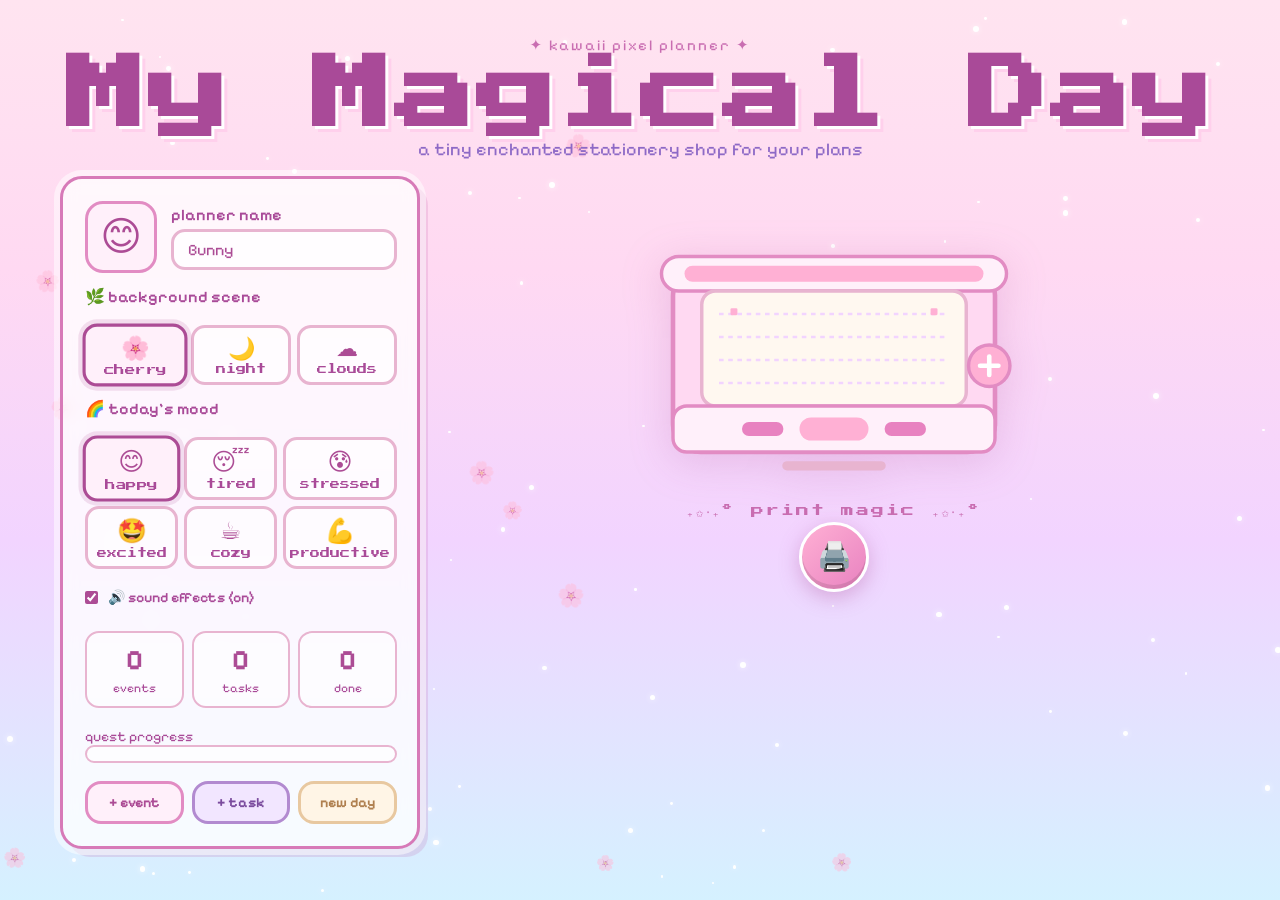
==== my-magical-day.html @ a9e7e938 "Initial commit" ====
<!DOCTYPE html>
<html lang="en">
<head>
<meta charset="UTF-8">
<meta name="viewport" content="width=device-width,initial-scale=1">
<title>My Magical Day ✨</title>
<link rel="preconnect" href="https://fonts.googleapis.com">
<link rel="preconnect" href="https://fonts.gstatic.com" crossorigin>
<link href="https://fonts.googleapis.com/css2?family=Pixelify+Sans:wght@400..700&family=Press+Start+2P&display=swap" rel="stylesheet">
<style>
*{box-sizing:border-box;margin:0;padding:0}
body{min-height:100vh;overflow-x:hidden;font-family:"Pixelify Sans",system-ui;color:#AC4C95;background:#FFF8F0;position:relative;image-rendering:pixelated}
button,input,select,textarea{font:inherit;color:inherit}
input,select,textarea{background:rgba(255,255,255,.7);border:3px solid #E8B4D0;border-radius:14px;padding:8px 14px;outline:none;transition:border-color .25s,box-shadow .25s}
input:focus,select:focus,textarea:focus{border-color:#AC4C95;box-shadow:0 0 0 4px rgba(172,76,149,.15)}
::selection{background:#F2D4FF;color:#6B2D5E}
.bg-layer{position:fixed;inset:0;overflow:hidden;pointer-events:none;z-index:0;transition:opacity .8s}
.bg-layer.hidden{opacity:0}
#bgCherry{background:linear-gradient(180deg,#FFE4F0 0%,#FFD9F2 30%,#F2D4FF 60%,#D5F1FF 100%)}
#bgNight{background:linear-gradient(180deg,#1A1028 0%,#2D1B4E 30%,#1E1133 60%,#0D0818 100%)}
#bgClouds{background:linear-gradient(180deg,#E8F8FF 0%,#D5F1FF 30%,#E0F7E9 60%,#F2D4FF 100%)}
.bg-petal,.bg-star,.bg-cloud{position:absolute;pointer-events:none;opacity:.5;image-rendering:pixelated}
.bg-petal{color:#FF99C8;font-size:18px;animation:drift linear infinite}
.bg-star{color:#FFE066;font-size:14px;animation:twinkleStar ease-in-out infinite}
.bg-cloud{color:rgba(255,255,255,.6);font-size:40px;animation:driftCloud linear infinite}
@keyframes drift{0%{transform:translateY(0) rotate(0deg);opacity:.5}50%{opacity:.8}100%{transform:translateY(-120vh) rotate(360deg);opacity:0}}
@keyframes driftCloud{0%{transform:translateX(-100px)}100%{transform:translateX(calc(100vw + 100px))}}
@keyframes twinkleStar{0%,100%{opacity:.2;transform:scale(.7)}50%{opacity:1;transform:scale(1.2)}}
.bg-sparkles{position:fixed;inset:0;overflow:hidden;pointer-events:none;z-index:1}
.bg-sparkle{position:absolute;background:#fff;image-rendering:pixelated;box-shadow:0 0 6px rgba(255,255,255,.8);border-radius:50%;animation:twinkle var(--dur) ease-in-out var(--delay) infinite}
@keyframes twinkle{0%,100%{opacity:.1;transform:translateY(0) scale(.5)}50%{opacity:1;transform:translateY(-12px) scale(1)}}
#stage{position:relative;z-index:2;min-height:100vh;padding-bottom:40px}
.hero{text-align:center;padding:36px 18px 16px}
.eyebrow{color:#C96DB1;letter-spacing:2px;font-size:15px;margin-bottom:4px}
.hero h1{font-size:clamp(40px,8vw,80px);line-height:.9;margin:6px 0;color:#A94A98;text-shadow:3px 3px #fff,6px 6px #FFD0EC;animation:bob 2.5s ease-in-out infinite;font-family:"Press Start 2P",monospace;letter-spacing:2px}
@keyframes bob{50%{transform:translateY(-6px)}}
.subtitle{font-size:18px;color:#8D69C6}
.dashboard{position:relative;z-index:2;display:grid;grid-template-columns:minmax(260px,360px) minmax(360px,1fr);gap:28px;align-items:start;width:min(1160px,94vw);margin:0 auto}
.pixel-card{background:rgba(255,255,255,.78);border:3px solid #D77AB8;box-shadow:0 0 0 6px rgba(255,255,255,.5),8px 8px 0 rgba(196,108,177,.2);border-radius:22px;backdrop-filter:blur(8px)}
#bgNight .pixel-card{background:rgba(26,16,40,.85);border-color:#7B4C9E;box-shadow:0 0 0 6px rgba(123,76,158,.3),8px 8px 0 rgba(123,76,158,.2);color:#E0C4F0}
#bgNight .pixel-card input,#bgNight .pixel-card select{background:rgba(45,27,78,.8);border-color:#7B4C9E;color:#E0C4F0}
.control-panel{padding:22px;display:grid;gap:14px;position:sticky;top:18px}
.profile{display:grid;grid-template-columns:72px 1fr;gap:14px;align-items:center}
.avatar{height:72px;width:72px;border-radius:18px;background:#FFF0FA;border:3px solid #E28CC3;display:grid;place-items:center;font-size:40px;animation:wobble 3s infinite;cursor:pointer;transition:transform .2s}
.avatar:hover{transform:scale(1.1)}
@keyframes wobble{50%{transform:rotate(4deg) scale(1.04)}}
label{display:block;color:#A94A98;margin-bottom:5px;font-size:16px;font-weight:600}
#bgNight label{color:#D4A0E8}
.stats{display:grid;grid-template-columns:repeat(3,1fr);gap:8px;text-align:center}
.stats div{background:rgba(255,255,255,.5);border-radius:14px;padding:10px 4px;border:2px solid #E8B4D0}
#bgNight .stats div{background:rgba(45,27,78,.6);border-color:#7B4C9E}
.stats strong{display:block;font-size:28px;color:#AC4C95}
#bgNight .stats strong{color:#E8B4F0}
.stats span{font-size:12px;color:#A94A98}
#bgNight .stats span{color:#C896D8}
.progress-wrap{margin:4px 0}
.progress{height:18px;background:rgba(255,255,255,.6);border-radius:12px;border:2px solid #E8B4D0;overflow:hidden;position:relative}
#bgNight .progress{background:rgba(45,27,78,.6);border-color:#7B4C9E}
.progress i{display:block;height:100%;background:linear-gradient(90deg,#FFB0D4,#E882C0);border-radius:10px;transition:width .5s ease;position:relative}
.progress i::after{content:'';position:absolute;inset:2px 4px;background:linear-gradient(90deg,rgba(255,255,255,.4),transparent);border-radius:8px}
.actions{display:grid;grid-template-columns:1fr 1fr 1fr;gap:8px}
.cute-btn{border:3px solid #E28CC3;border-radius:16px;padding:10px 8px;background:#FFF0FA;color:#AC4C95;font-weight:700;font-size:14px;cursor:pointer;transition:all .2s;text-align:center}
.cute-btn:hover{transform:scale(1.05);box-shadow:0 4px 12px rgba(172,76,149,.25)}
.cute-btn:active{transform:scale(.95)}
.cute-btn.purple{background:#F2E6FF;border-color:#B28AD0;color:#7B4C9E}
.cute-btn.purple:hover{box-shadow:0 4px 12px rgba(123,76,158,.25)}
.cute-btn.soft{background:#FFF5E6;border-color:#E8C8A0;color:#B08050}
#bgNight .cute-btn{background:rgba(45,27,78,.8);border-color:#7B4C9E;color:#E0C4F0}
#bgNight .cute-btn.purple{background:rgba(90,50,140,.6);border-color:#A070D0}
#bgNight .cute-btn.soft{background:rgba(80,50,30,.5);border-color:#A08060;color:#D0B090}
.theme-btns{display:grid;grid-template-columns:repeat(3,1fr);gap:6px}
.theme-btn{padding:8px 4px;border:3px solid #E8B4D0;border-radius:14px;background:rgba(255,255,255,.6);cursor:pointer;font-size:22px;transition:all .2s;text-align:center}
.theme-btn.active{border-color:#AC4C95;background:#FFF0FA;box-shadow:0 0 0 4px rgba(172,76,149,.15);transform:scale(1.05)}
.theme-btn:hover{transform:scale(1.08)}
.theme-btn span{display:block;font-size:10px;color:#A94A98;margin-top:2px;font-family:"Press Start 2P",monospace}
#bgNight .theme-btn{background:rgba(45,27,78,.6);border-color:#7B4C9E}
#bgNight .theme-btn.active{border-color:#D4A0E8;background:rgba(90,50,140,.5);box-shadow:0 0 0 4px rgba(212,160,232,.2)}
#bgNight .theme-btn span{color:#C896D8}
#bgNight .theme-btn.active span{color:#E8B4F0}
.mood-btns{display:grid;grid-template-columns:repeat(3,1fr);gap:6px}
.mood-btn{padding:8px 4px;border:3px solid #E8B4D0;border-radius:14px;background:rgba(255,255,255,.6);cursor:pointer;font-size:24px;transition:all .2s;text-align:center}
.mood-btn.active{border-color:#AC4C95;background:#FFF0FA;box-shadow:0 0 0 4px rgba(172,76,149,.15);transform:scale(1.05)}
.mood-btn:hover{transform:scale(1.08)}
.mood-btn span{display:block;font-size:10px;color:#A94A98;margin-top:2px;font-family:"Press Start 2P",monospace}
#bgNight .mood-btn{background:rgba(45,27,78,.6);border-color:#7B4C9E}
#bgNight .mood-btn.active{border-color:#D4A0E8;background:rgba(90,50,140,.5);box-shadow:0 0 0 4px rgba(212,160,232,.2)}
#bgNight .mood-btn span{color:#C896D8}
.sound-toggle{display:flex;align-items:center;gap:10px;font-size:14px;cursor:pointer;user-select:none;padding:6px 0}
.sound-toggle input{width:auto;accent-color:#AC4C95}
.printer-scene{display:flex;flex-direction:column;align-items:center;gap:12px}
.printer-wrap{position:relative;width:100%;max-width:460px;margin:0 auto}
.printer-body{cursor:pointer;transition:transform .15s;position:relative;z-index:5}
.printer-body:hover{transform:scale(1.03)}
.printer-svg{width:100%;height:auto;display:block;filter:drop-shadow(0 8px 20px rgba(172,76,149,.2))}
.printer-breathe{animation:breathe 3s ease-in-out infinite}
@keyframes breathe{0%,100%{transform:scale(1)}50%{transform:scale(1.015)}}
.printer-shake{animation:printerShake .5s ease-in-out}
@keyframes printerShake{0%,100%{transform:translateX(0)}10%{transform:translateX(-6px) rotate(-1deg)}20%{transform:translateX(5px) rotate(1deg)}30%{transform:translateX(-4px) rotate(-.5deg)}40%{transform:translateX(3px) rotate(.5deg)}50%{transform:translateX(-2px)}60%{transform:translateX(2px)}70%{transform:translateX(-1px)}80%{transform:translateX(1px)}}
.printer-label{text-align:center;font-size:13px;color:#C96DB1;margin-top:6px;font-family:"Press Start 2P",monospace;letter-spacing:2px;animation:pulseLabel 2s ease-in-out infinite}
@keyframes pulseLabel{0%,100%{opacity:.6}50%{opacity:1}}
.print-btn-container{position:relative;margin-top:-10px}
.print-btn{border:none;border-radius:50%;width:70px;height:70px;background:linear-gradient(135deg,#FFB0D4,#E882C0);color:#fff;font-size:28px;cursor:pointer;box-shadow:0 6px 20px rgba(172,76,149,.35),inset 0 -4px 0 rgba(0,0,0,.1);transition:all .2s;position:relative;display:grid;place-items:center;border:3px solid #fff}
.print-btn:hover{transform:scale(1.08);box-shadow:0 8px 28px rgba(172,76,149,.45),inset 0 -4px 0 rgba(0,0,0,.1)}
.print-btn:active{transform:scale(.92);box-shadow:0 2px 8px rgba(172,76,149,.2),inset 0 2px 0 rgba(0,0,0,.1)}
.print-btn.is-printing{animation:btnPulse .6s ease-in-out infinite;pointer-events:none}
@keyframes btnPulse{0%,100%{transform:scale(1);box-shadow:0 6px 20px rgba(172,76,149,.35)}50%{transform:scale(1.1);box-shadow:0 8px 30px rgba(172,76,149,.5)}}
.print-particle{position:fixed;pointer-events:none;z-index:100;font-size:20px;animation:particleFly .8s ease-out forwards}
@keyframes particleFly{0%{opacity:1;transform:translate(0,0) scale(1) rotate(0deg)}100%{opacity:0;transform:translate(var(--dx),var(--dy)) scale(0) rotate(720deg)}}
.receipt{background:#FFF9F0;border:3px solid #E8B4D0;border-radius:18px;padding:28px 24px 0;max-width:420px;width:100%;margin:0 auto;position:relative;z-index:3;transition:all .6s cubic-bezier(.34,1.56,.64,1);transform-origin:top center;font-family:"Pixelify Sans",system-ui;color:#6B2D5E;box-shadow:0 10px 40px rgba(172,76,149,.15)}
.receipt.closed{transform:scaleY(0);opacity:0;max-height:0;padding:0;margin:0;overflow:hidden;border-width:0}
.receipt.open{transform:scaleY(1);opacity:1}
.receipt::after{content:'';display:block;height:28px;background:#FFF9F0;clip-path:polygon(0 0,8% 100%,16% 0,24% 100%,32% 0,40% 100%,48% 0,56% 100%,64% 0,72% 100%,80% 0,88% 100%,96% 0,100% 100%,0 100%);margin:0 -24px;position:relative;width:calc(100% + 48px)}
#bgNight .receipt{background:#1E1133;border-color:#7B4C9E;color:#E0C4F0;box-shadow:0 10px 40px rgba(0,0,0,.4)}
#bgNight .receipt::after{background:#1E1133}
.washi-tape{position:absolute;top:12px;left:-8px;right:-8px;height:20px;background:repeating-linear-gradient(45deg,#FFB0D4 0,#FFB0D4 6px,#FFD9F2 6px,#FFD9F2 12px);opacity:.7;transform:rotate(-1deg);border-radius:2px;z-index:10;box-shadow:0 2px 6px rgba(172,76,149,.15)}
#bgNight .washi-tape{background:repeating-linear-gradient(45deg,#7B4C9E 0,#7B4C9E 6px,#B28AD0 6px,#B28AD0 12px)}
.receipt-header{text-align:center;margin-bottom:14px;padding-top:16px}
.receipt-date{font-family:"Press Start 2P",monospace;font-size:10px;color:#A94A98;display:block;margin-bottom:6px}
#bgNight .receipt-date{color:#C896D8}
.receipt-mood{font-size:36px;display:block;margin-bottom:4px}
.receipt-title{font-size:26px;color:#AC4C95;margin:4px 0 2px;font-weight:700;letter-spacing:1px}
#bgNight .receipt-title{color:#E8B4F0}
.receipt-subtitle{font-size:12px;color:#C96DB1;font-family:"Press Start 2P",monospace}
.receipt-section{margin:12px 0}
.receipt-section h3{font-size:18px;color:#A94A98;margin-bottom:8px;letter-spacing:1px;display:flex;align-items:center;gap:8px}
#bgNight .receipt-section h3{color:#D4A0E8}
.receipt-list{list-style:none;padding:0;display:grid;gap:6px}
.receipt-list li{background:rgba(255,255,255,.5);border-radius:12px;padding:8px 12px;border:2px solid #F2D4FF;display:grid;grid-template-columns:auto 1fr auto;gap:8px;align-items:center;transition:all .2s;cursor:pointer}
.receipt-list li:hover{transform:translateX(3px);border-color:#E28CC3}
#bgNight .receipt-list li{background:rgba(45,27,78,.5);border-color:#5B3A7E}
#bgNight .receipt-list li:hover{border-color:#B28AD0}
.receipt-list li.done{opacity:.7;background:rgba(200,245,232,.4)}
.receipt-list li.done .task-label{text-decoration:line-through;text-decoration-color:#AC4C95}
#bgNight .receipt-list li.done{background:rgba(45,27,78,.3)}
.receipt-list li.empty{opacity:.5;cursor:default;pointer-events:none;justify-content:center;display:flex;font-style:italic}
.category-dot{display:inline-flex;align-items:center;justify-content:center;width:24px;height:24px;border-radius:6px;font-size:12px;flex-shrink:0}
.category-dot.personal{background:#FFD9F2;color:#D46A9E}
.category-dot.work{background:#D5F1FF;color:#4A90B0}
.category-dot.study{background:#F2D4FF;color:#8A5AC0}
.category-dot.hobby{background:#C8F5E8;color:#3E9E7E}
.task-label{flex:1;font-size:15px;font-weight:500}
.task-time{font-size:12px;color:#C96DB1;font-family:"Press Start 2P",monospace}
#bgNight .task-time{color:#A878C8}
.priority-stars{display:flex;gap:2px;font-size:12px}
.receipt-progress{margin:12px 0;padding:10px 14px;background:rgba(255,255,255,.4);border-radius:12px;border:2px solid #F2D4FF}
#bgNight .receipt-progress{background:rgba(45,27,78,.4);border-color:#5B3A7E}
.receipt-progress-header{display:flex;justify-content:space-between;font-size:13px;margin-bottom:6px;color:#A94A98}
#bgNight .receipt-progress-header{color:#C896D8}
.receipt-progress-bar{height:16px;background:rgba(255,255,255,.5);border-radius:10px;border:2px solid #E8B4D0;overflow:hidden;position:relative}
#bgNight .receipt-progress-bar{background:rgba(45,27,78,.5);border-color:#7B4C9E}
.receipt-progress-fill{height:100%;background:linear-gradient(90deg,#FFB0D4,#E882C0);border-radius:8px;transition:width .8s cubic-bezier(.34,1.56,.64,1);position:relative}
.receipt-progress-fill::after{content:'';position:absolute;inset:2px 4px;background:linear-gradient(90deg,rgba(255,255,255,.4),transparent);border-radius:6px}
.affirmation-box{margin:12px 0;padding:12px 14px;border:2px dashed #E28CC3;border-radius:14px;text-align:center;background:rgba(255,255,255,.3);font-size:15px;color:#A94A98;line-height:1.5}
#bgNight .affirmation-box{border-color:#7B4C9E;background:rgba(45,27,78,.3);color:#D4A0E8}
.modal-overlay{position:fixed;inset:0;z-index:200;background:rgba(0,0,0,.4);backdrop-filter:blur(4px);display:none;place-items:center;animation:fadeIn .2s}
.modal-overlay.open{display:grid}
@keyframes fadeIn{from{opacity:0}to{opacity:1}}
.modal-card{background:#FFF8F0;border:3px solid #D77AB8;border-radius:22px;padding:28px 24px 20px;width:min(400px,90vw);position:relative;box-shadow:0 0 0 6px rgba(255,255,255,.5),12px 12px 0 rgba(196,108,177,.2);max-height:90vh;overflow-y:auto;animation:modalPop .3s cubic-bezier(.34,1.56,.64,1)}
@keyframes modalPop{from{transform:scale(.7);opacity:0}to{transform:scale(1);opacity:1}}
#bgNight .modal-card{background:#1E1133;border-color:#7B4C9E;box-shadow:0 0 0 6px rgba(123,76,158,.3),12px 12px 0 rgba(123,76,158,.2)}
.modal-close{position:absolute;top:10px;right:14px;background:none;border:none;font-size:28px;color:#C96DB1;cursor:pointer;padding:4px;line-height:1;transition:transform .2s}
.modal-close:hover{transform:rotate(90deg);color:#AC4C95}
.modal-bow{text-align:center;font-size:28px;color:#E882C0;margin-bottom:2px;transform:rotate(-5deg)}.modal-card h2{text-align:center;color:#AC4C95;margin-bottom:16px;font-size:22px}
#bgNight .modal-card h2{color:#E8B4F0}
.modal-card label{font-size:13px;margin-top:8px}
.modal-card input,.modal-card select,.modal-card textarea{margin-bottom:4px}
.modal-card textarea{resize:vertical;min-height:60px;width:100%}
.modal-card .event-fields,.modal-card .priority-field{display:grid;gap:4px}
.modal-card menu{display:flex;gap:10px;justify-content:center;margin-top:16px;padding:0;list-style:none}
.modal-card menu .cute-btn{min-width:100px}
.confirm-overlay{position:fixed;inset:0;z-index:300;background:rgba(0,0,0,.4);backdrop-filter:blur(4px);display:none;place-items:center}
.confirm-overlay.open{display:grid}
.confirm-card{background:#FFF8F0;border:3px solid #D77AB8;border-radius:22px;padding:32px 28px 24px;text-align:center;width:min(340px,88vw);box-shadow:0 0 0 6px rgba(255,255,255,.5),12px 12px 0 rgba(196,108,177,.2);animation:modalPop .3s cubic-bezier(.34,1.56,.64,1)}
#bgNight .confirm-card{background:#1E1133;border-color:#7B4C9E;box-shadow:0 0 0 6px rgba(123,76,158,.3),12px 12px 0 rgba(123,76,158,.2)}
.confirm-trash{font-size:48px;animation:trashShake .5s ease-in-out infinite;display:block;margin-bottom:8px}
@keyframes trashShake{0%,100%{transform:rotate(0deg)}25%{transform:rotate(-10deg)}75%{transform:rotate(10deg)}}
.confirm-card p{font-size:16px;color:#A94A98;margin-bottom:18px}
#bgNight .confirm-card p{color:#D4A0E8}
.confirm-actions{display:flex;gap:12px;justify-content:center}
.heart-burst{position:fixed;pointer-events:none;z-index:150}
.heart-particle{position:absolute;font-size:var(--size);animation:heartExplode var(--dur) ease-out forwards;color:var(--hcolor)}
@keyframes heartExplode{0%{opacity:1;transform:translate(0,0) scale(1) rotate(0deg)}100%{opacity:0;transform:translate(var(--fx),var(--fy)) scale(0) rotate(720deg)}}
.click-sparkle{position:fixed;pointer-events:none;z-index:100;font-size:18px;animation:sparkleFade .7s ease-out forwards}
@keyframes sparkleFade{0%{opacity:1;transform:translate(0,0) scale(1)}100%{opacity:0;transform:translate(var(--sx),var(--sy)) scale(0)}}
@media(max-width:720px){
.dashboard{grid-template-columns:1fr;gap:20px;width:96vw}
.control-panel{position:static}
.printer-scene{order:-1}
.hero h1{font-size:clamp(32px,10vw,52px)}
.receipt{padding:20px 14px 0;max-width:100%}
.receipt::after{width:calc(100% + 28px);margin:0 -14px}
.mood-btns,.theme-btns{grid-template-columns:repeat(3,1fr)}
.mood-btn,.theme-btn{font-size:20px}
.actions{grid-template-columns:1fr 1fr 1fr}
.theme-btn span,.mood-btn span{font-size:8px}
.modal-card{padding:22px 18px}
}
@media(max-width:400px){
.receipt{padding:16px 10px 0}
.mood-btn,.theme-btn{padding:6px 2px;font-size:16px}
.stats div{padding:6px 2px}
.stats strong{font-size:22px}
}
</style>
</head>
<body>

<div class="bg-layer" id="bgCherry"></div>
<div class="bg-layer hidden" id="bgNight"></div>
<div class="bg-layer hidden" id="bgClouds"></div>
<div class="bg-sparkles" id="bgSparkles"></div>

<div id="stage">
  <header class="hero">
    <p class="eyebrow">✦ kawaii pixel planner ✦</p>
    <h1>My Magical Day</h1>
    <p class="subtitle">a tiny enchanted stationery shop for your plans</p>
  </header>

  <div class="dashboard">
    <aside class="control-panel pixel-card">
      <div class="profile">
        <div class="avatar" id="avatar">🐰</div>
        <div>
          <label for="nameInput">planner name</label>
          <input id="nameInput" type="text" maxlength="18" placeholder="Your name...">
        </div>
      </div>

      <label>🌿 background scene</label>
      <div class="theme-btns" id="themeBtns">
        <button class="theme-btn active" data-theme="cherry">🌸<span>cherry</span></button>
        <button class="theme-btn" data-theme="night">🌙<span>night</span></button>
        <button class="theme-btn" data-theme="clouds">☁️<span>clouds</span></button>
      </div>

      <label>🌈 today's mood</label>
      <div class="mood-btns" id="moodBtns">
        <button class="mood-btn active" data-mood="happy">😊<span>happy</span></button>
        <button class="mood-btn" data-mood="tired">😴<span>tired</span></button>
        <button class="mood-btn" data-mood="stressed">😰<span>stressed</span></button>
        <button class="mood-btn" data-mood="excited">🤩<span>excited</span></button>
        <button class="mood-btn" data-mood="cozy">☕<span>cozy</span></button>
        <button class="mood-btn" data-mood="productive">💪<span>productive</span></button>
      </div>

      <label class="sound-toggle">
        <input type="checkbox" id="soundToggle" checked>
        🔊 sound effects (on)
      </label>

      <div class="stats">
        <div><strong id="eventCount">0</strong><span>events</span></div>
        <div><strong id="todoCount">0</strong><span>tasks</span></div>
        <div><strong id="doneCount">0</strong><span>done</span></div>
      </div>

      <div class="progress-wrap">
        <span style="font-size:14px;color:#A94A98">quest progress</span>
        <div class="progress"><i id="progressBar" style="width:0%"></i></div>
      </div>

      <div class="actions">
        <button class="cute-btn" id="addEventBtn">+ event</button>
        <button class="cute-btn purple" id="addTodoBtn">+ task</button>
        <button class="cute-btn soft" id="resetBtn">new day</button>
      </div>
    </aside>

    <section class="printer-scene">
      <div class="printer-wrap">
        <div class="printer-body printer-breathe" id="printerBody">
          <svg class="printer-svg" viewBox="0 0 400 280" fill="none">
            <rect x="60" y="80" width="280" height="160" rx="24" fill="#FFD9F2" stroke="#E28CC3" stroke-width="4"/>
            <rect x="50" y="70" width="300" height="30" rx="15" fill="#FFF0FA" stroke="#E28CC3" stroke-width="3"/>
            <rect x="70" y="78" width="260" height="14" rx="7" fill="#FFB0D4"/>
            <rect x="85" y="100" width="230" height="100" rx="12" fill="#FFF8F0" stroke="#E8B4D0" stroke-width="3"/>
            <line x1="100" y1="120" x2="300" y2="120" stroke="#F2D4FF" stroke-width="2" stroke-dasharray="4 4"/>
            <line x1="100" y1="140" x2="300" y2="140" stroke="#F2D4FF" stroke-width="2" stroke-dasharray="4 4"/>
            <line x1="100" y1="160" x2="300" y2="160" stroke="#F2D4FF" stroke-width="2" stroke-dasharray="4 4"/>
            <line x1="100" y1="180" x2="300" y2="180" stroke="#F2D4FF" stroke-width="2" stroke-dasharray="4 4"/>
            <rect x="110" y="115" width="6" height="6" rx="1" fill="#FFB0D4"/>
            <rect x="284" y="115" width="6" height="6" rx="1" fill="#FFB0D4"/>
            <rect x="60" y="200" width="280" height="40" rx="12" fill="#FFF0FA" stroke="#E28CC3" stroke-width="3"/>
            <rect x="170" y="210" width="60" height="20" rx="10" fill="#FFB0D4"/>
            <rect x="120" y="214" width="36" height="12" rx="6" fill="#E882C0"/>
            <rect x="244" y="214" width="36" height="12" rx="6" fill="#E882C0"/>
            <rect x="155" y="248" width="90" height="8" rx="4" fill="#E8B4D0"/>
            <circle cx="335" cy="165" r="18" fill="#FFB0D4" stroke="#E28CC3" stroke-width="3"/>
            <rect x="325" y="163" width="20" height="4" rx="2" fill="#fff"/>
            <rect x="333" y="155" width="4" height="20" rx="2" fill="#fff"/>
          </svg>
        </div>
        <div class="printer-label">₊✩‧₊˚ print magic ₊✩‧₊˚</div>
      </div>

      <div class="print-btn-container">
        <button class="print-btn" id="printBtn" aria-label="Print receipt">🖨️</button>
      </div>

      <article class="receipt closed" id="receipt">
        <div class="washi-tape"></div>
        <div class="receipt-header">
          <span class="receipt-date" id="receiptDate"></span>
          <span class="receipt-mood" id="receiptMood"></span>
          <div class="receipt-title" id="receiptTitle">My Magical Day</div>
          <div class="receipt-subtitle" id="receiptSubtitle">✦ today's plan ✦</div>
        </div>

        <section class="receipt-section">
          <h3>📅 Events</h3>
          <ul class="receipt-list" id="eventsList"></ul>
        </section>

        <section class="receipt-section">
          <h3>✅ To-do Quests</h3>
          <ul class="receipt-list" id="todosList"></ul>
        </section>

        <div class="receipt-progress">
          <div class="receipt-progress-header">
            <span id="progressLabel">quest progress</span>
            <span id="progressCount">0/0 done 🌟</span>
          </div>
          <div class="receipt-progress-bar">
            <div class="receipt-progress-fill" id="receiptProgressFill" style="width:0%"></div>
          </div>
        </div>

        <div class="affirmation-box" id="affirmationBox">You are doing amazing sweetie ✧</div>
      </article>
    </section>
  </div>
</div>

<div class="modal-overlay" id="modalOverlay">
  <div class="modal-card">
    <button class="modal-close" id="modalClose">✕</button>
    <div class="modal-bow">🎀</div>
    <h2 id="modalTitle">Add magic</h2>
    <input type="hidden" id="itemType">
    <input type="hidden" id="itemId">
    <label for="itemLabel">tiny note</label>
    <input id="itemLabel" type="text" maxlength="60" placeholder="water the moonflowers...">
    <div class="event-fields" id="eventFields">
      <label for="itemTime">time spell</label>
      <input id="itemTime" type="text" maxlength="24" placeholder="10:00 - 11:00">
      <label for="itemLink">magic link (optional)</label>
      <input id="itemLink" type="url" maxlength="200" placeholder="https://...">
    </div>
    <label for="itemCategory">sticker label</label>
    <select id="itemCategory">
      <option value="personal">🌸 personal</option>
      <option value="work">💼 work</option>
      <option value="study">📖 study</option>
      <option value="hobby">🎨 hobby</option>
    </select>
    <div class="priority-field" id="priorityField">
      <label>priority level</label>
      <select id="itemPriority">
        <option value="low">⭐ low</option>
        <option value="medium" selected>⭐⭐ medium</option>
        <option value="high">⭐⭐⭐ high</option>
      </select>
    </div>
    <menu>
      <button class="cute-btn soft" id="deleteBtn">delete</button>
      <button class="cute-btn" id="saveBtn">save magic</button>
    </menu>
  </div>
</div>

<div class="confirm-overlay" id="confirmOverlay">
  <div class="confirm-card">
    <span class="confirm-trash">🗑️</span>
    <p>Start a new day?<br>All your tasks will vanish~</p>
    <div class="confirm-actions">
      <button class="cute-btn soft" id="confirmNo">cancel</button>
      <button class="cute-btn" id="confirmYes">new day!</button>
    </div>
  </div>
</div>

<script>
(function(){
'use strict';

const $ = (s, r = document) => r.querySelector(s);
const $$ = (s, r = document) => [...r.querySelectorAll(s)];

const today = new Date();
const daySeed = today.toDateString();

const affirmations = [
  "You are doing amazing sweetie ✧",
  "One task at a time 🌸",
  "Today is a gift 💝",
  "You're made of stars and sugar ✩",
  "Small steps still count 🐾",
  "Be kind to yourself today 🌷",
  "Your best is enough ✨",
  "Stay cozy and dream big ☁️",
  "You glow differently when you smile 🌟",
  "Every flower blooms in its own time 🌻",
  "You have magic inside you ✦",
  "Rest is productive too 🧸",
  "Today is full of possibilities 🌈",
  "You are loved and cherished ♡",
  "Go at your own pace 🐢"
];

const moodData = {
  happy: { emoji: "😊", label: "Happy", receiptEmoji: "🌸✨" },
  tired: { emoji: "😴", label: "Tired", receiptEmoji: "🌙💤" },
  stressed: { emoji: "😰", label: "Stressed", receiptEmoji: "🌊🧘" },
  excited: { emoji: "🤩", label: "Excited", receiptEmoji: "🎉🌟" },
  cozy: { emoji: "☕", label: "Cozy", receiptEmoji: "☕🧸" },
  productive: { emoji: "💪", label: "Productive", receiptEmoji: "⚡🌟" }
};

const defaultState = {
  name: 'Bunny',
  mood: 'happy',
  theme: 'cherry',
  sound: true,
  events: [],
  todos: []
};

let state = JSON.parse(JSON.stringify(defaultState));

let audioCtx = null;
function getAudioCtx() {
  if (!audioCtx) audioCtx = new (window.AudioContext || window.webkitAudioContext)();
  return audioCtx;
}

function playTypewriter() {
  if (!state.sound) return;
  try {
    const ctx = getAudioCtx();
    const osc = ctx.createOscillator();
    const gain = ctx.createGain();
    osc.connect(gain); gain.connect(ctx.destination);
    osc.type = 'square'; osc.frequency.value = 800 + Math.random() * 400;
    gain.gain.setValueAtTime(0.06, ctx.currentTime);
    gain.gain.exponentialRampToValueAtTime(0.001, ctx.currentTime + 0.04);
    osc.start(ctx.currentTime); osc.stop(ctx.currentTime + 0.04);
  } catch(e) {}
}

function playKaChunk() {
  if (!state.sound) return;
  try {
    const ctx = getAudioCtx();
    const bufSize = ctx.sampleRate * 0.15;
    const buf = ctx.createBuffer(1, bufSize, ctx.sampleRate);
    const data = buf.getChannelData(0);
    for (let i = 0; i < bufSize; i++) {
      data[i] = (Math.random() * 2 - 1) * Math.exp(-i / (ctx.sampleRate * 0.03));
    }
    const noise = ctx.createBufferSource();
    noise.buffer = buf;
    const ng = ctx.createGain();
    ng.gain.setValueAtTime(0.15, ctx.currentTime);
    ng.gain.exponentialRampToValueAtTime(0.001, ctx.currentTime + 0.15);
    noise.connect(ng); ng.connect(ctx.destination);
    noise.start(ctx.currentTime);

    const osc = ctx.createOscillator();
    const og = ctx.createGain();
    osc.connect(og); og.connect(ctx.destination);
    osc.type = 'sine'; osc.frequency.setValueAtTime(150, ctx.currentTime);
    osc.frequency.exponentialRampToValueAtTime(40, ctx.currentTime + 0.12);
    og.gain.setValueAtTime(0.2, ctx.currentTime);
    og.gain.exponentialRampToValueAtTime(0.001, ctx.currentTime + 0.12);
    osc.start(ctx.currentTime); osc.stop(ctx.currentTime + 0.12);

    const osc2 = ctx.createOscillator();
    const og2 = ctx.createGain();
    osc2.connect(og2); og2.connect(ctx.destination);
    osc2.type = 'square'; osc2.frequency.value = 2000;
    og2.gain.setValueAtTime(0.05, ctx.currentTime);
    og2.gain.exponentialRampToValueAtTime(0.001, ctx.currentTime + 0.02);
    osc2.start(ctx.currentTime); osc2.stop(ctx.currentTime + 0.02);
  } catch(e) {}
}

function playChime() {
  if (!state.sound) return;
  try {
    const ctx = getAudioCtx();
    const now = ctx.currentTime;
    [523.25, 659.25, 783.99].forEach((freq, i) => {
      const osc = ctx.createOscillator();
      const gain = ctx.createGain();
      osc.connect(gain); gain.connect(ctx.destination);
      osc.type = 'sine';
      osc.frequency.value = freq;
      gain.gain.setValueAtTime(0, now + i * 0.08);
      gain.gain.linearRampToValueAtTime(0.12, now + i * 0.08 + 0.02);
      gain.gain.exponentialRampToValueAtTime(0.001, now + i * 0.08 + 0.2);
      osc.start(now + i * 0.08); osc.stop(now + i * 0.08 + 0.2);
    });
  } catch(e) {}
}

function getDailyAffirmation() {
  let hash = 0;
  for (let i = 0; i < daySeed.length; i++) {
    hash = ((hash << 5) - hash) + daySeed.charCodeAt(i); hash |= 0;
  }
  return affirmations[Math.abs(hash) % affirmations.length];
}

function render() {
  $('#nameInput').value = state.name;
  $('#soundToggle').checked = state.sound;

  $$('.mood-btn').forEach(b => b.classList.toggle('active', b.dataset.mood === state.mood));
  $$('.theme-btn').forEach(b => b.classList.toggle('active', b.dataset.theme === state.theme));

  ['bgCherry','bgNight','bgClouds'].forEach(id => {
    const el = $(`#${id}`);
    if ((id === 'bgCherry' && state.theme === 'cherry') ||
        (id === 'bgNight' && state.theme === 'night') ||
        (id === 'bgClouds' && state.theme === 'clouds')) {
      el.classList.remove('hidden');
    } else {
      el.classList.add('hidden');
    }
  });

  $('#avatar').textContent = moodData[state.mood]?.emoji || '🐰';

  $('#receiptDate').textContent = today.toLocaleDateString(undefined, {
    weekday: 'short', month: 'short', day: 'numeric'
  });
  $('#receiptMood').textContent = moodData[state.mood]?.receiptEmoji || '🌸✨';
  $('#receiptTitle').textContent = `${state.name || 'My'}'s Magical Day`;
  $('#receiptSubtitle').textContent = `✦ ${moodData[state.mood]?.label || 'Happy'} vibes today ✦`;

  const eventsList = $('#eventsList');
  if (state.events.length) {
    eventsList.innerHTML = state.events.map(e => `<li data-type="event" data-id="${e.id}">
      <span class="category-dot ${e.category}">${e.category === 'personal' ? '🌸' : e.category === 'work' ? '💼' : e.category === 'study' ? '📖' : '🎨'}</span>
      <span class="task-label">${esc(e.label)}${e.time ? ' <span class="task-time">'+esc(e.time)+'</span>' : ''}</span>
      <span class="task-time">${e.link ? '🔗' : ''}</span>
    </li>`).join('');
  } else {
    eventsList.innerHTML = '<li class="empty">No events yet. Add a tiny adventure ✨</li>';
  }

  const todosList = $('#todosList');
  if (state.todos.length) {
    todosList.innerHTML = state.todos.map(t => {
      const stars = t.priority === 'high' ? '⭐⭐⭐' : t.priority === 'medium' ? '⭐⭐' : '⭐';
      const cls = t.done ? 'done' : '';
      return `<li class="${cls}" data-type="todo" data-id="${t.id}">
        <span class="category-dot ${t.category}">${t.category === 'personal' ? '🌸' : t.category === 'work' ? '💼' : t.category === 'study' ? '📖' : '🎨'}</span>
        <span class="task-label">${esc(t.label)}</span>
        <span class="priority-stars">${stars}</span>
      </li>`;
    }).join('');
  } else {
    todosList.innerHTML = '<li class="empty">No quests yet. Add a cute task ♡</li>';
  }

  const done = state.todos.filter(t => t.done).length;
  $('#eventCount').textContent = state.events.length;
  $('#todoCount').textContent = state.todos.length;
  $('#doneCount').textContent = done;

  const pct = state.todos.length ? Math.round(done / state.todos.length * 100) : 0;
  $('#progressBar').style.width = pct + '%';
  $('#receiptProgressFill').style.width = pct + '%';
  $('#progressCount').textContent = `${done}/${state.todos.length} done 🌟`;
  $('#progressLabel').textContent = done === state.todos.length && state.todos.length ? '✨ All quests cleared! ✨' : 'quest progress';

  $('#affirmationBox').textContent = getDailyAffirmation();
}

function esc(str) {
  const d = document.createElement('div');
  d.textContent = str;
  return d.innerHTML;
}

function burstSparkle(x, y, n = 8) {
  const chars = ['✦','✧','⋆','♡','✩','☆'];
  const colors = ['#FFB0D4','#E882C0','#FFD700','#B28AD0','#6EDAB4','#FF99C8'];
  for (let i = 0; i < n; i++) {
    const el = document.createElement('span');
    el.className = 'click-sparkle';
    el.textContent = chars[Math.floor(Math.random() * chars.length)];
    el.style.left = x + 'px';
    el.style.top = y + 'px';
    el.style.color = colors[Math.floor(Math.random() * colors.length)];
    const angle = Math.random() * Math.PI * 2;
    const dist = 25 + Math.random() * 55;
    el.style.setProperty('--sx', Math.cos(angle) * dist + 'px');
    el.style.setProperty('--sy', Math.sin(angle) * dist + 'px');
    document.body.appendChild(el);
    el.addEventListener('animationend', () => el.remove());
  }
}

function heartBurst(x, y) {
  const container = document.createElement('div');
  container.className = 'heart-burst';
  container.style.position = 'fixed';
  container.style.inset = '0';
  container.style.pointerEvents = 'none';
  container.style.zIndex = '150';
  document.body.appendChild(container);

  const hearts = ['♡','♥','✧','✦','⋆','✩','🌸','✨','💖','🌟'];
  const colors = ['#FFB0D4','#E882C0','#FFD700','#FF99C8','#B28AD0','#FF6B9D','#FFE066'];

  for (let i = 0; i < 30; i++) {
    const el = document.createElement('span');
    el.className = 'heart-particle';
    el.textContent = hearts[Math.floor(Math.random() * hearts.length)];
    el.style.position = 'absolute';
    el.style.left = x + 'px';
    el.style.top = y + 'px';
    el.style.setProperty('--size', (14 + Math.random() * 18) + 'px');
    el.style.setProperty('--hcolor', colors[Math.floor(Math.random() * colors.length)]);
    const angle = Math.random() * Math.PI * 2;
    const dist = 60 + Math.random() * 140;
    el.style.setProperty('--fx', Math.cos(angle) * dist + 'px');
    el.style.setProperty('--fy', Math.sin(angle) * dist - 60 + 'px');
    el.style.setProperty('--dur', (0.6 + Math.random() * 0.6) + 's');
    container.appendChild(el);
  }

  setTimeout(() => container.remove(), 1500);
}

function printReceipt() {
  const receipt = $('#receipt');
  const printerBody = $('#printerBody');
  const printBtn = $('#printBtn');

  if (printBtn.classList.contains('is-printing')) return;
  printBtn.classList.add('is-printing');

  receipt.classList.remove('open');
  receipt.classList.add('closed');

  printerBody.classList.remove('printer-breathe', 'printer-shake');

  setTimeout(() => {
    printerBody.classList.add('printer-shake');
    playKaChunk();

    const rect = printerBody.getBoundingClientRect();
    const px = rect.left + rect.width / 2;
    const py = rect.top + rect.height * 0.35;

    for (let i = 0; i < 8; i++) {
      setTimeout(() => {
        const p = document.createElement('span');
        p.className = 'print-particle';
        p.textContent = ['♡','✧','✦','⋆','☆','♥'][Math.floor(Math.random() * 6)];
        p.style.left = px + 'px';
        p.style.top = py + 'px';
        p.style.color = ['#FFB0D4','#E882C0','#FFD700','#FF99C8','#B28AD0'][Math.floor(Math.random() * 5)];
        const angle = -Math.PI / 2 + (Math.random() - 0.5) * Math.PI * 0.8;
        const dist = 40 + Math.random() * 80;
        p.style.setProperty('--dx', Math.cos(angle) * dist + 'px');
        p.style.setProperty('--dy', Math.sin(angle) * dist + 'px');
        document.body.appendChild(p);
        p.addEventListener('animationend', () => p.remove());
      }, i * 60);
    }
  }, 200);

  setTimeout(() => {
    printerBody.classList.remove('printer-shake');
    printerBody.classList.add('printer-breathe');
    render();
    receipt.classList.remove('closed');
    void receipt.offsetWidth;
    receipt.classList.add('open');

    const rect = printerBody.getBoundingClientRect();
    heartBurst(rect.left + rect.width / 2, rect.top + rect.height * 0.4);
    playChime();

    printBtn.classList.remove('is-printing');
  }, 1200);
}

let editTarget = null;

function openModal(type, item = null) {
  editTarget = item;
  $('#itemType').value = type;
  $('#itemId').value = item?.id || '';
  $('#modalTitle').textContent = item ? `Edit ${type} charm` : `Add ${type} charm`;
  $('#itemLabel').value = item?.label || '';
  $('#itemTime').value = item?.time || '';
  $('#itemLink').value = item?.link || '';
  $('#itemCategory').value = item?.category || 'personal';
  $('#itemPriority').value = item?.priority || 'medium';

  $('#eventFields').style.display = type === 'event' ? 'block' : 'none';
  $('#priorityField').style.display = type === 'todo' ? 'block' : 'none';

  $('#deleteBtn').style.display = item ? 'inline-block' : 'none';
  $('#modalOverlay').classList.add('open');
  setTimeout(() => $('#itemLabel').focus(), 80);
}

function closeModal() {
  $('#modalOverlay').classList.remove('open');
  editTarget = null;
}

$('#addEventBtn').addEventListener('click', () => openModal('event'));
$('#addTodoBtn').addEventListener('click', () => openModal('todo'));
$('#modalClose').addEventListener('click', closeModal);
$('#modalOverlay').addEventListener('click', (e) => {
  if (e.target === $('#modalOverlay')) closeModal();
});

$('#saveBtn').addEventListener('click', (e) => {
  e.preventDefault();
  const type = $('#itemType').value;
  const id = $('#itemId').value;
  const list = type === 'event' ? state.events : state.todos;
  const label = $('#itemLabel').value.trim();
  if (!label) return;

  const data = {
    id: id || crypto.randomUUID(),
    label,
    category: $('#itemCategory').value
  };
  if (type === 'event') {
    data.time = $('#itemTime').value.trim();
    data.link = $('#itemLink').value.trim();
  } else {
    data.priority = $('#itemPriority').value;
    data.done = editTarget?.done || false;
  }

  const idx = list.findIndex(x => x.id === id);
  if (idx >= 0) {
    list.splice(idx, 1, data);
  } else {
    list.push(data);
  }

  closeModal();
  render();
  burstSparkle(window.innerWidth / 2, window.innerHeight / 2, 10);
  playChime();
});

$('#deleteBtn').addEventListener('click', () => {
  const type = $('#itemType').value;
  const id = $('#itemId').value;
  const list = type === 'event' ? state.events : state.todos;
  const idx = list.findIndex(x => x.id === id);
  if (idx >= 0) list.splice(idx, 1);
  closeModal();
  render();
});

$('#receipt').addEventListener('click', (e) => {
  const li = e.target.closest('li[data-id]');
  if (!li) return;
  const type = li.dataset.type;
  const id = li.dataset.id;
  const list = type === 'event' ? state.events : state.todos;
  const item = list.find(x => x.id === id);
  if (!item) return;

  if (type === 'event') {
    openModal('event', item);
    return;
  }

  if (e.target.closest('.task-label') || e.target.closest('.priority-stars') || e.target.closest('.category-dot')) {
    item.done = !item.done;
    render();
    if (item.done) {
      burstSparkle(e.clientX, e.clientY, 12);
      playChime();
    }
    return;
  }

  openModal('todo', item);
});

$('#receipt').addEventListener('dblclick', (e) => {
  const li = e.target.closest('li[data-id]');
  if (!li || li.dataset.type !== 'todo') return;
  const item = state.todos.find(t => t.id === li.dataset.id);
  if (item) openModal('todo', item);
});

$('#nameInput').addEventListener('input', () => {
  state.name = $('#nameInput').value;
  render();
});

$('#soundToggle').addEventListener('change', () => {
  state.sound = $('#soundToggle').checked;
});

$$('.mood-btn').forEach(btn => {
  btn.addEventListener('click', () => {
    state.mood = btn.dataset.mood;
    render();
  });
});

$$('.theme-btn').forEach(btn => {
  btn.addEventListener('click', () => {
    state.theme = btn.dataset.theme;
    render();
  });
});

$('#printBtn').addEventListener('click', printReceipt);

function showConfirm() {
  $('#confirmOverlay').classList.add('open');
}
function hideConfirm() {
  $('#confirmOverlay').classList.remove('open');
}

$('#resetBtn').addEventListener('click', showConfirm);
$('#confirmNo').addEventListener('click', hideConfirm);
$('#confirmOverlay').addEventListener('click', (e) => {
  if (e.target === $('#confirmOverlay')) hideConfirm();
});
$('#confirmYes').addEventListener('click', () => {
  state = JSON.parse(JSON.stringify(defaultState));
  state.events.forEach(e => e.id = crypto.randomUUID());
  state.todos.forEach(t => t.id = crypto.randomUUID());
  hideConfirm();
  render();
  const receipt = $('#receipt');
  receipt.classList.remove('open');
  receipt.classList.add('closed');
  burstSparkle(window.innerWidth / 2, window.innerHeight / 2, 15);
  playChime();
});

['#itemLabel','#itemTime','#nameInput','#itemLink'].forEach(sel => {
  const el = $(sel);
  if (el) el.addEventListener('keydown', playTypewriter);
});

function createBgElements() {
  const sparkles = $('#bgSparkles');
  for (let i = 0; i < 90; i++) {
    const s = document.createElement('span');
    s.className = 'bg-sparkle';
    const z = 2 + Math.random() * 4;
    s.style.cssText = `width:${z}px;height:${z}px;left:${Math.random()*100}%;top:${Math.random()*100}%;--dur:${2+Math.random()*4}s;--delay:${Math.random()*4}s`;
    sparkles.appendChild(s);
  }

  for (let i = 0; i < 15; i++) {
    const p = document.createElement('span');
    p.className = 'bg-petal';
    p.textContent = '🌸';
    p.style.left = Math.random() * 100 + '%';
    p.style.top = Math.random() * 120 + 10 + '%';
    p.style.animationDuration = (8 + Math.random() * 12) + 's';
    p.style.animationDelay = (Math.random() * 10) + 's';
    p.style.fontSize = (14 + Math.random() * 10) + 'px';
    $('#bgCherry').appendChild(p);
  }

  for (let i = 0; i < 25; i++) {
    const s = document.createElement('span');
    s.className = 'bg-star';
    s.textContent = '✦';
    s.style.left = Math.random() * 100 + '%';
    s.style.top = Math.random() * 60 + '%';
    s.style.animationDuration = (2 + Math.random() * 3) + 's';
    s.style.animationDelay = (Math.random() * 3) + 's';
    s.style.fontSize = (10 + Math.random() * 8) + 'px';
    $('#bgNight').appendChild(s);
  }

  for (let i = 0; i < 5; i++) {
    const s = document.createElement('span');
    s.className = 'bg-star';
    s.textContent = '🌟';
    s.style.left = Math.random() * 100 + '%';
    s.style.top = Math.random() * 40 + '%';
    s.style.animationDuration = (3 + Math.random() * 2) + 's';
    s.style.fontSize = (20 + Math.random() * 12) + 'px';
    s.style.opacity = '0.7';
    $('#bgNight').appendChild(s);
  }

  for (let i = 0; i < 5; i++) {
    const c = document.createElement('span');
    c.className = 'bg-cloud';
    c.textContent = '☁️';
    c.style.top = (10 + Math.random() * 40) + '%';
    c.style.animationDuration = (20 + Math.random() * 15) + 's';
    c.style.animationDelay = -(Math.random() * 20) + 's';
    c.style.fontSize = (30 + Math.random() * 20) + 'px';
    c.style.opacity = '0.4';
    $('#bgClouds').appendChild(c);
  }
}

createBgElements();

document.addEventListener('keydown', (e) => {
  if (e.key === 'Escape') {
    if ($('#modalOverlay').classList.contains('open')) closeModal();
    if ($('#confirmOverlay').classList.contains('open')) hideConfirm();
  }
  if (e.key === 'Enter' && $('#modalOverlay').classList.contains('open')) {
    if (e.target.closest('.modal-card')) {
      e.preventDefault();
      $('#saveBtn').click();
    }
  }
});

render();

})();
</script>
</body>
</html>
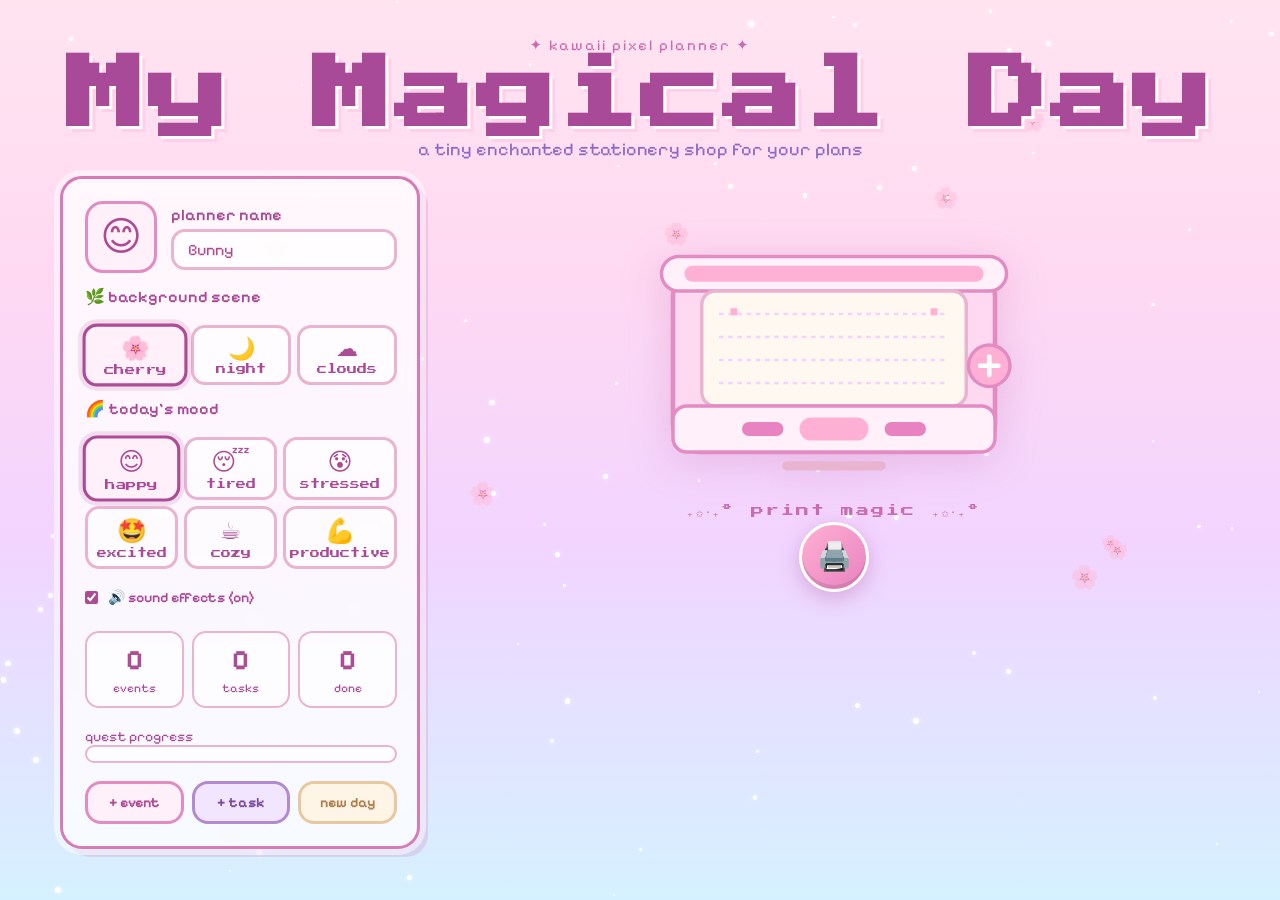
==== commit 1a4ed05b: "Sync modular planner files index.html, styles.css, script.js with latest standalone features and ref" ====
--- a/my-magical-day.html
+++ b/my-magical-day.html
@@ -793,8 +793,12 @@
     return;
   }
 
+  openTarget(item);
+});
+
+function openTarget(item) {
   openModal('todo', item);
-});
+}
 
 $('#receipt').addEventListener('dblclick', (e) => {
   const li = e.target.closest('li[data-id]');
@@ -935,6 +939,7 @@
 render();
 
 })();
+
 </script>
 </body>
 </html>
